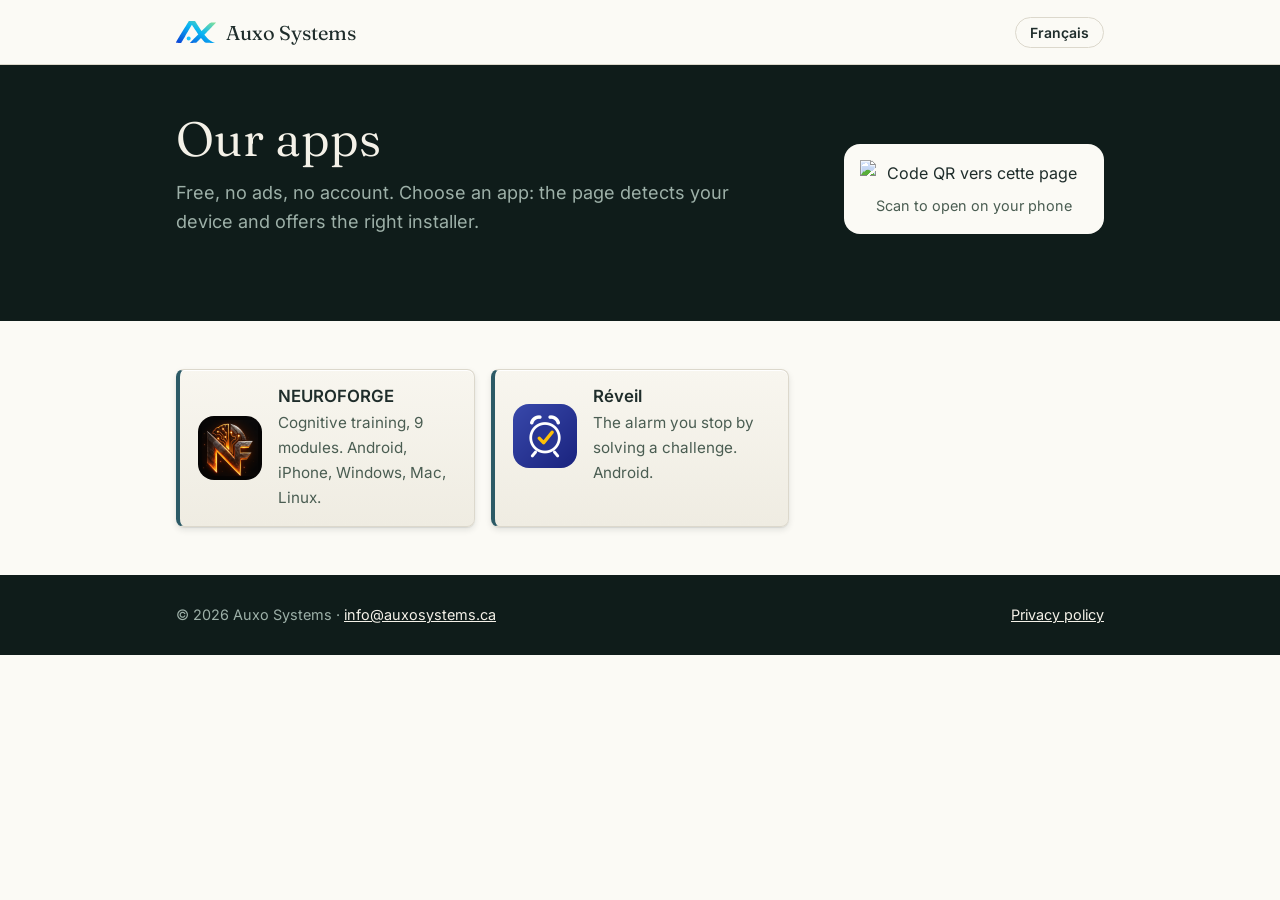
==== site/index.html @ 1698f7d7 "Page de téléchargement des applis Auxo : détection d'appareil, QR, confidentialité Co-Authored-By: C" ====
<!doctype html>
<html lang="fr">
<head>
<meta charset="utf-8">
<meta name="viewport" content="width=device-width, initial-scale=1">
<title>Applis Auxo Systems</title>
<meta name="description" content="Les applications d'Auxo Systems : NEUROFORGE (entraînement cognitif) et Réveil (alarme à défi).">
<link rel="icon" href="img/auxo.svg">
<link rel="stylesheet" href="style.css">
</head>
<body data-racine="./">
<header class="entete"><div class="contenu">
  <a class="marque" href="./"><img src="img/auxo.svg" alt="">Auxo Systems</a>
  <button class="langue" type="button">English</button>
</div></header>

<main>
<div class="hero"><div class="contenu">
  <div>
    <h1 data-en="Our apps">Nos applis</h1>
    <p class="accroche" data-en="Free, no ads, no account. Choose an app: the page detects your device and offers the right installer.">Gratuites, sans publicité, sans compte. Choisissez une appli : la page reconnaît votre appareil et propose le bon installateur.</p>
  </div>
  <div class="qr">
    <img src="img/qr-accueil.svg" alt="Code QR vers cette page">
    <p data-en="Scan to open on your phone">Scannez pour ouvrir sur votre cellulaire</p>
  </div>
</div></div>

<section class="bloc"><div class="contenu">
  <div class="cartes">
    <div class="carte"><a class="lien-carte" href="neuroforge/"><div class="appli-ligne">
      <img src="img/neuroforge-512.png" alt="">
      <div><h3>NEUROFORGE</h3><p data-en="Cognitive training, 9 modules. Android, iPhone, Windows, Mac, Linux.">Entraînement cognitif, 9 modules. Android, iPhone, Windows, Mac, Linux.</p></div>
    </div></a></div>
    <div class="carte"><a class="lien-carte" href="reveil/"><div class="appli-ligne">
      <img src="img/reveil-512.png" alt="">
      <div><h3>Réveil</h3><p data-en="The alarm you stop by solving a challenge. Android.">L'alarme qu'on arrête en réussissant un défi. Android.</p></div>
    </div></a></div>
  </div>
</div></section>
</main>

<footer class="pied"><div class="contenu">
  <span>© 2026 Auxo Systems · <a href="mailto:info@auxosystems.ca">info@auxosystems.ca</a></span>
  <a href="confidentialite/" data-en="Privacy policy">Politique de confidentialité</a>
</div></footer>
<script src="installer.js" defer></script>
</body>
</html>
---- site/style.css ----
/* Applis Auxo Systems — page de téléchargement.
   Couleurs et polices : charte Auxo (01_auxo-systems/branding/tokens.css). Polices hébergées ici :
   aucune requête vers un tiers, donc aucun témoin ni transfert d'adresse IP. */

@font-face {
  font-family: "Inter";
  src: url("polices/inter-latin-wght-normal.woff2") format("woff2");
  font-weight: 100 900;
  font-display: swap;
}
@font-face {
  font-family: "Fraunces";
  src: url("polices/fraunces-latin-wght-normal.woff2") format("woff2");
  font-weight: 100 900;
  font-display: swap;
}

:root {
  --ivoire: #fbfaf5;
  --creme: #f3f1e9;
  --bordure: #dcd8cc;
  --ink: #0f1c1a;
  --ink-releve: #172724;
  --ink-texte: #f4f1e8;
  --ink-attenue: #9db0a8;
  --ink-bordure: #2c403b;
  --petrole: #2c5a66;
  --menthe: #a9ddcf;
  --menthe-sombre: #8ec9ba;
  --ocre: #8a6d1f;
  --texte: #1f2d2b;
  --texte-2: #4a5d52;
  --titres: "Fraunces", Georgia, serif;
  --corps: "Inter", system-ui, sans-serif;
}

* { box-sizing: border-box; }
html { -webkit-text-size-adjust: 100%; }
body {
  margin: 0;
  background: var(--ivoire);
  color: var(--texte);
  font: 400 1rem/1.65 var(--corps);
}
a { color: var(--petrole); }
img { max-width: 100%; display: block; }

.contenu { max-width: 960px; margin: 0 auto; padding: 0 16px; }

/* En-tête */
.entete { border-bottom: 1px solid var(--bordure); background: var(--ivoire); }
.entete .contenu { display: flex; align-items: center; justify-content: space-between; min-height: 64px; gap: 12px; }
.marque { display: flex; align-items: center; gap: 10px; text-decoration: none; color: var(--texte); font-family: var(--titres); font-size: 1.25rem; }
.marque img { height: 22px; width: auto; }
.langue {
  border: 1px solid var(--bordure); background: transparent; color: var(--texte);
  border-radius: 999px; padding: 6px 14px; font: 600 .875rem var(--corps); cursor: pointer;
}

/* Bande sombre du haut */
.hero { background: var(--ink); color: var(--ink-texte); padding: 48px 0 56px; }
.hero .contenu { display: grid; grid-template-columns: 1fr; gap: 32px; align-items: center; }
@media (min-width: 760px) { .hero .contenu { grid-template-columns: 1fr 260px; } }
.hero h1 { font: 350 clamp(2rem, 6vw, 3rem)/1.1 var(--titres); margin: 0 0 12px; }
.hero p.accroche { color: var(--ink-attenue); font-size: 1.125rem; margin: 0 0 28px; max-width: 34em; }
.icone-app { width: 96px; height: 96px; border-radius: 22px; margin-bottom: 20px; box-shadow: 0 8px 24px rgb(0 0 0 / .35); }

/* Bouton principal : une action = un bouton */
.installer {
  display: inline-flex; align-items: center; justify-content: center; gap: 10px;
  background: var(--menthe); color: var(--ink); text-decoration: none;
  font: 700 1.125rem var(--corps); padding: 16px 28px; border-radius: 12px; border: 0;
  min-height: 56px; cursor: pointer; width: 100%; max-width: 420px;
}
.installer:hover { background: var(--menthe-sombre); }
.installer svg { width: 22px; height: 22px; flex: none; }
.sous-bouton { color: var(--ink-attenue); font-size: .9rem; margin: 10px 0 0; }
.boutons-magasins { display: flex; flex-wrap: wrap; gap: 10px; margin-top: 14px; }
.boutons-magasins a {
  color: var(--ink-texte); border: 1px solid var(--ink-bordure); border-radius: 10px;
  padding: 10px 16px; text-decoration: none; font-weight: 600; font-size: .95rem;
}

/* Étapes affichées après le clic */
.etapes {
  display: none; margin-top: 20px; background: var(--ink-releve); border: 1px solid var(--ink-bordure);
  border-radius: 12px; padding: 16px 20px; max-width: 520px;
}
.etapes.visible { display: block; }
.etapes h2 { font: 600 1rem var(--corps); margin: 0 0 8px; color: var(--menthe); }
.etapes ol { margin: 0; padding-left: 1.3em; }
.etapes li { margin: 4px 0; }

/* Code QR */
.qr { background: var(--ivoire); color: var(--texte); border-radius: 16px; padding: 16px; text-align: center; }
.qr img { width: 100%; max-width: 228px; margin: 0 auto 8px; image-rendering: pixelated; }
.qr p { margin: 0; font-size: .9rem; color: var(--texte-2); }

/* Sections claires */
section.bloc { padding: 48px 0; }
section.bloc:nth-of-type(even) { background: var(--creme); }
section.bloc h2 { font: 350 1.75rem/1.2 var(--titres); margin: 0 0 20px; }

.cartes { display: grid; gap: 16px; grid-template-columns: repeat(auto-fill, minmax(240px, 1fr)); }
.carte {
  background: linear-gradient(180deg, #f8f6ef 0%, #efece2 100%);
  border: 1px solid var(--bordure); border-left: 4px solid var(--petrole); border-radius: .5rem;
  padding: 16px 18px;
  box-shadow: inset 0 1px 0 #fff, 0 1px 1px rgb(15 28 26 / .08), 0 3px 6px rgb(15 28 26 / .10);
}
.carte h3 { margin: 0 0 4px; font: 600 1.05rem var(--corps); }
.carte p { margin: 0; color: var(--texte-2); font-size: .95rem; }
.carte a.lien-carte { text-decoration: none; color: inherit; display: block; }

/* Tableau des téléchargements */
table.fichiers { width: 100%; border-collapse: collapse; font-size: .95rem; }
table.fichiers th, table.fichiers td { text-align: left; padding: 10px 8px; border-bottom: 1px solid var(--bordure); vertical-align: top; }
table.fichiers th { font-weight: 600; color: var(--texte-2); }
table.fichiers td:last-child { white-space: nowrap; }
.table-defile { overflow-x: auto; }
.note { font-size: .9rem; color: var(--texte-2); }

/* Accueil : liste des applis */
.appli-ligne { display: flex; gap: 16px; align-items: center; }
.appli-ligne img { width: 64px; height: 64px; border-radius: 16px; flex: none; }

/* Pied */
.pied { background: var(--ink); color: var(--ink-attenue); padding: 28px 0; font-size: .9rem; }
.pied a { color: var(--ink-texte); }
.pied .contenu { display: flex; flex-wrap: wrap; gap: 8px 24px; justify-content: space-between; }

/* Page texte (politique de confidentialité) */
.texte { max-width: 720px; padding: 40px 16px 64px; margin: 0 auto; }
.texte h1 { font: 350 2.25rem/1.15 var(--titres); margin: 0 0 8px; }
.texte h2 { font: 400 1.4rem var(--titres); margin: 36px 0 8px; }
.texte h3 { font: 600 1.05rem var(--corps); margin: 20px 0 4px; }

[hidden] { display: none !important; }
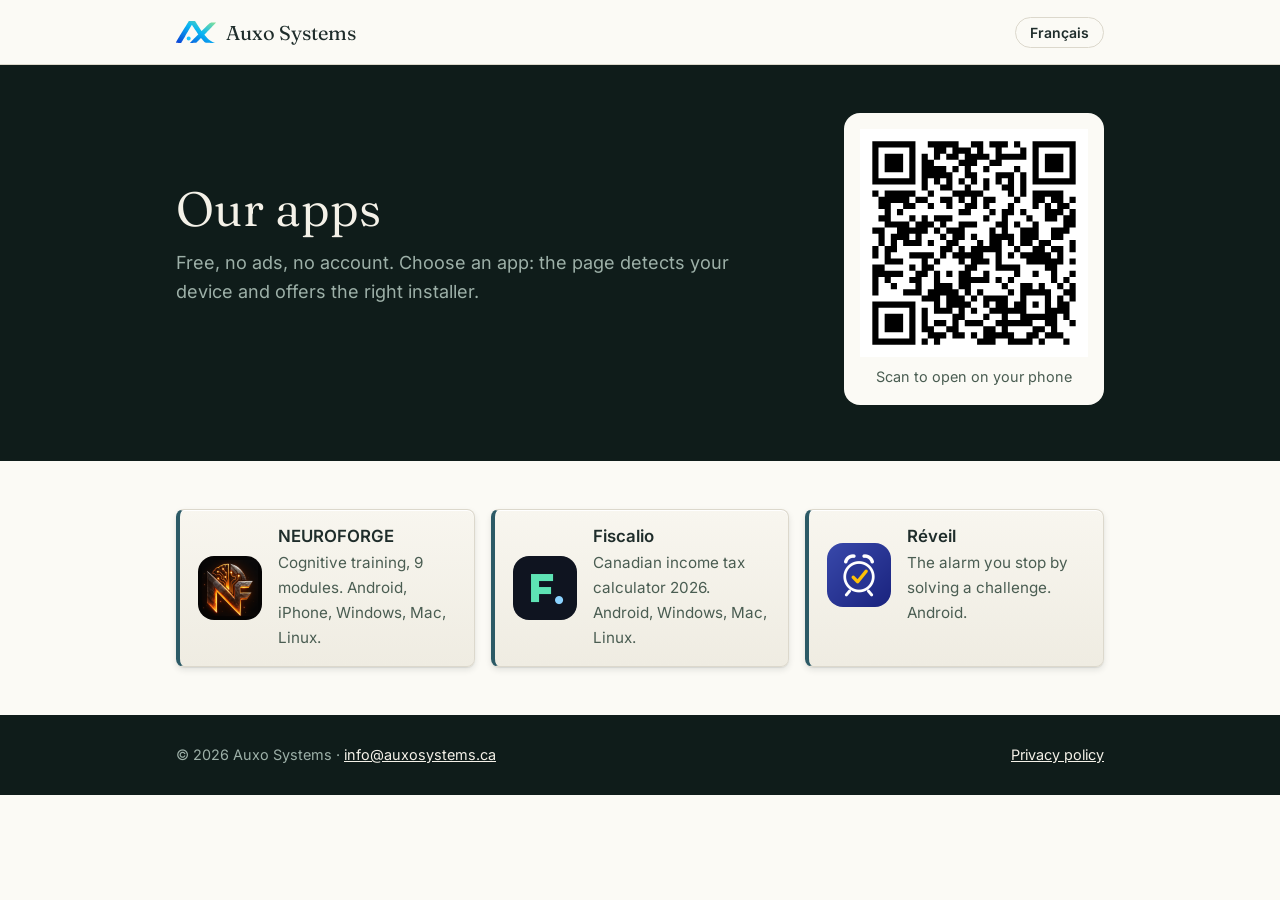
==== commit 7a81dc84: "Fiscalio 1.0.0 publiée" ====
--- a/site/index.html
+++ b/site/index.html
@@ -32,6 +32,10 @@
       <img src="img/neuroforge-512.png" alt="">
       <div><h3>NEUROFORGE</h3><p data-en="Cognitive training, 9 modules. Android, iPhone, Windows, Mac, Linux.">Entraînement cognitif, 9 modules. Android, iPhone, Windows, Mac, Linux.</p></div>
     </div></a></div>
+    <div class="carte"><a class="lien-carte" href="fiscalio/"><div class="appli-ligne">
+      <img src="img/fiscalio-512.png" alt="">
+      <div><h3>Fiscalio</h3><p data-en="Canadian income tax calculator 2026. Android, Windows, Mac, Linux.">Simulateur d'impôt canadien 2026. Android, Windows, Mac, Linux.</p></div>
+    </div></a></div>
     <div class="carte"><a class="lien-carte" href="reveil/"><div class="appli-ligne">
       <img src="img/reveil-512.png" alt="">
       <div><h3>Réveil</h3><p data-en="The alarm you stop by solving a challenge. Android.">L'alarme qu'on arrête en réussissant un défi. Android.</p></div>
